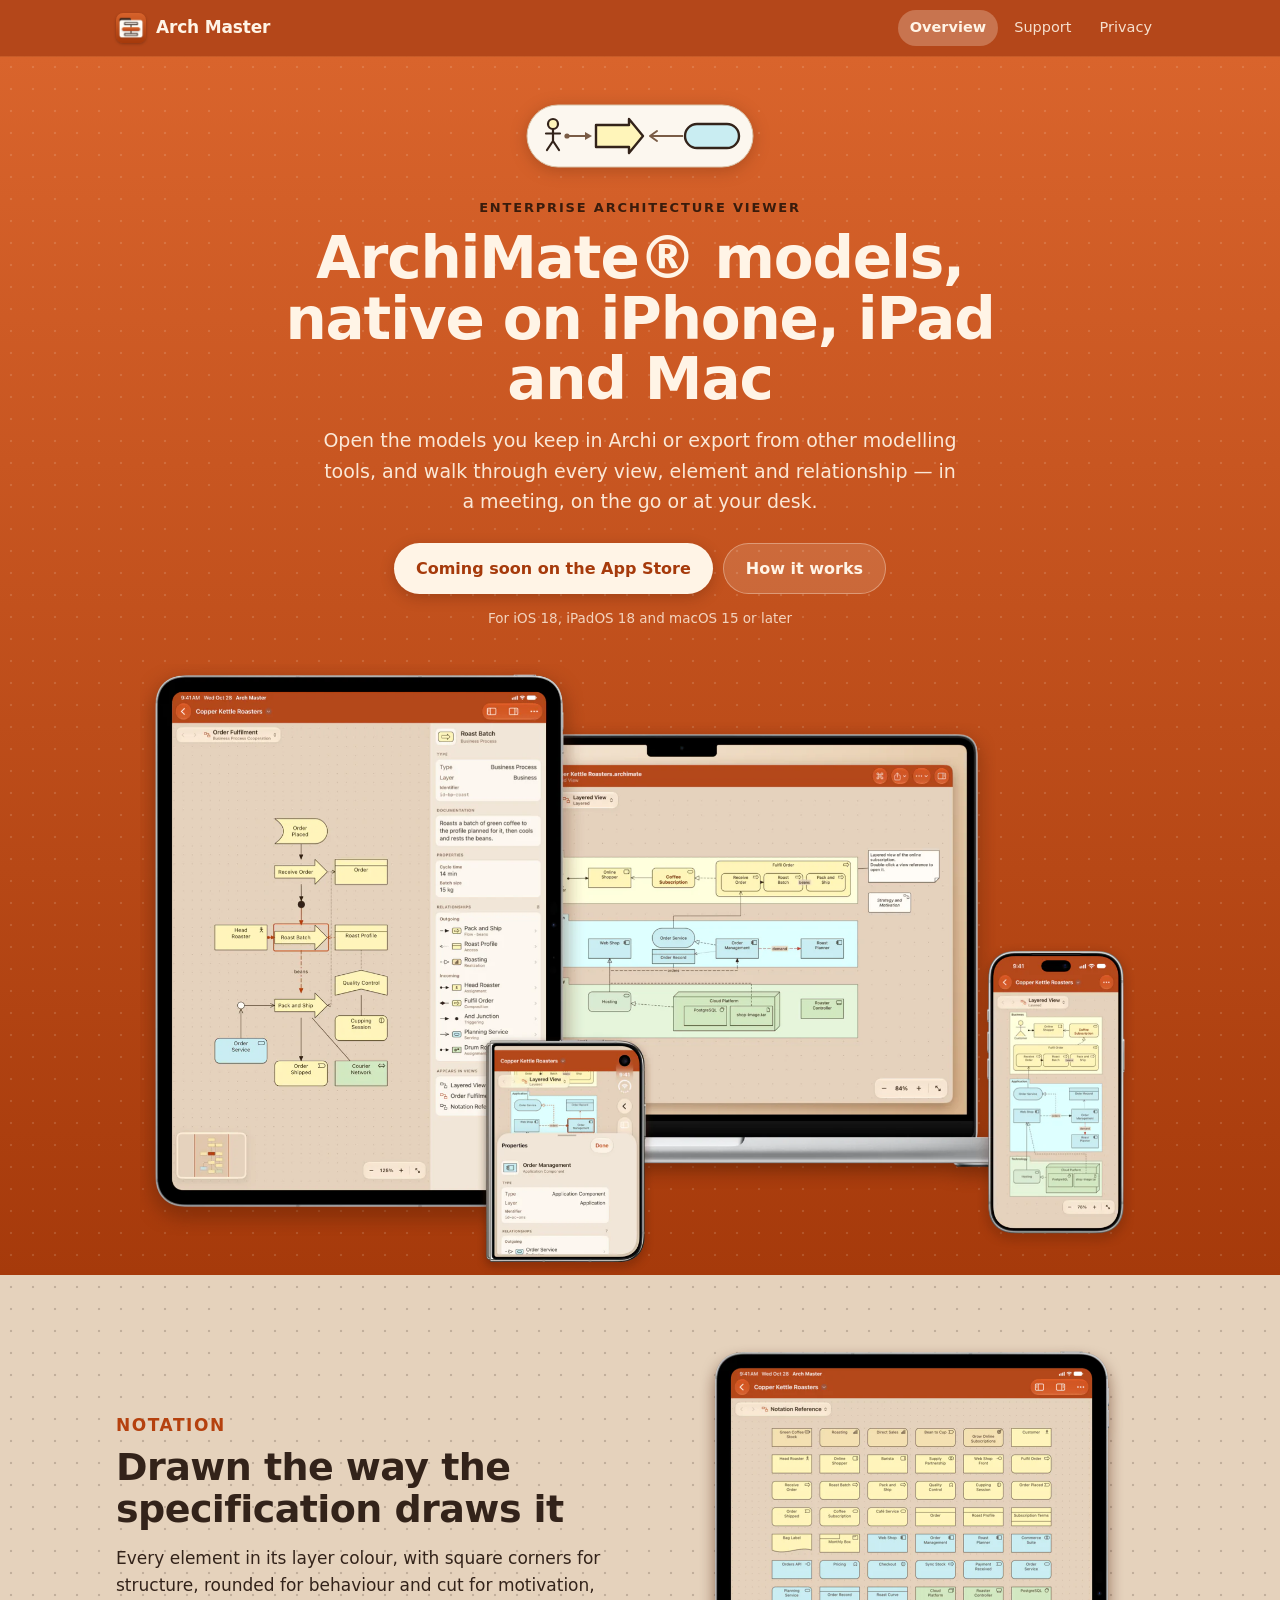
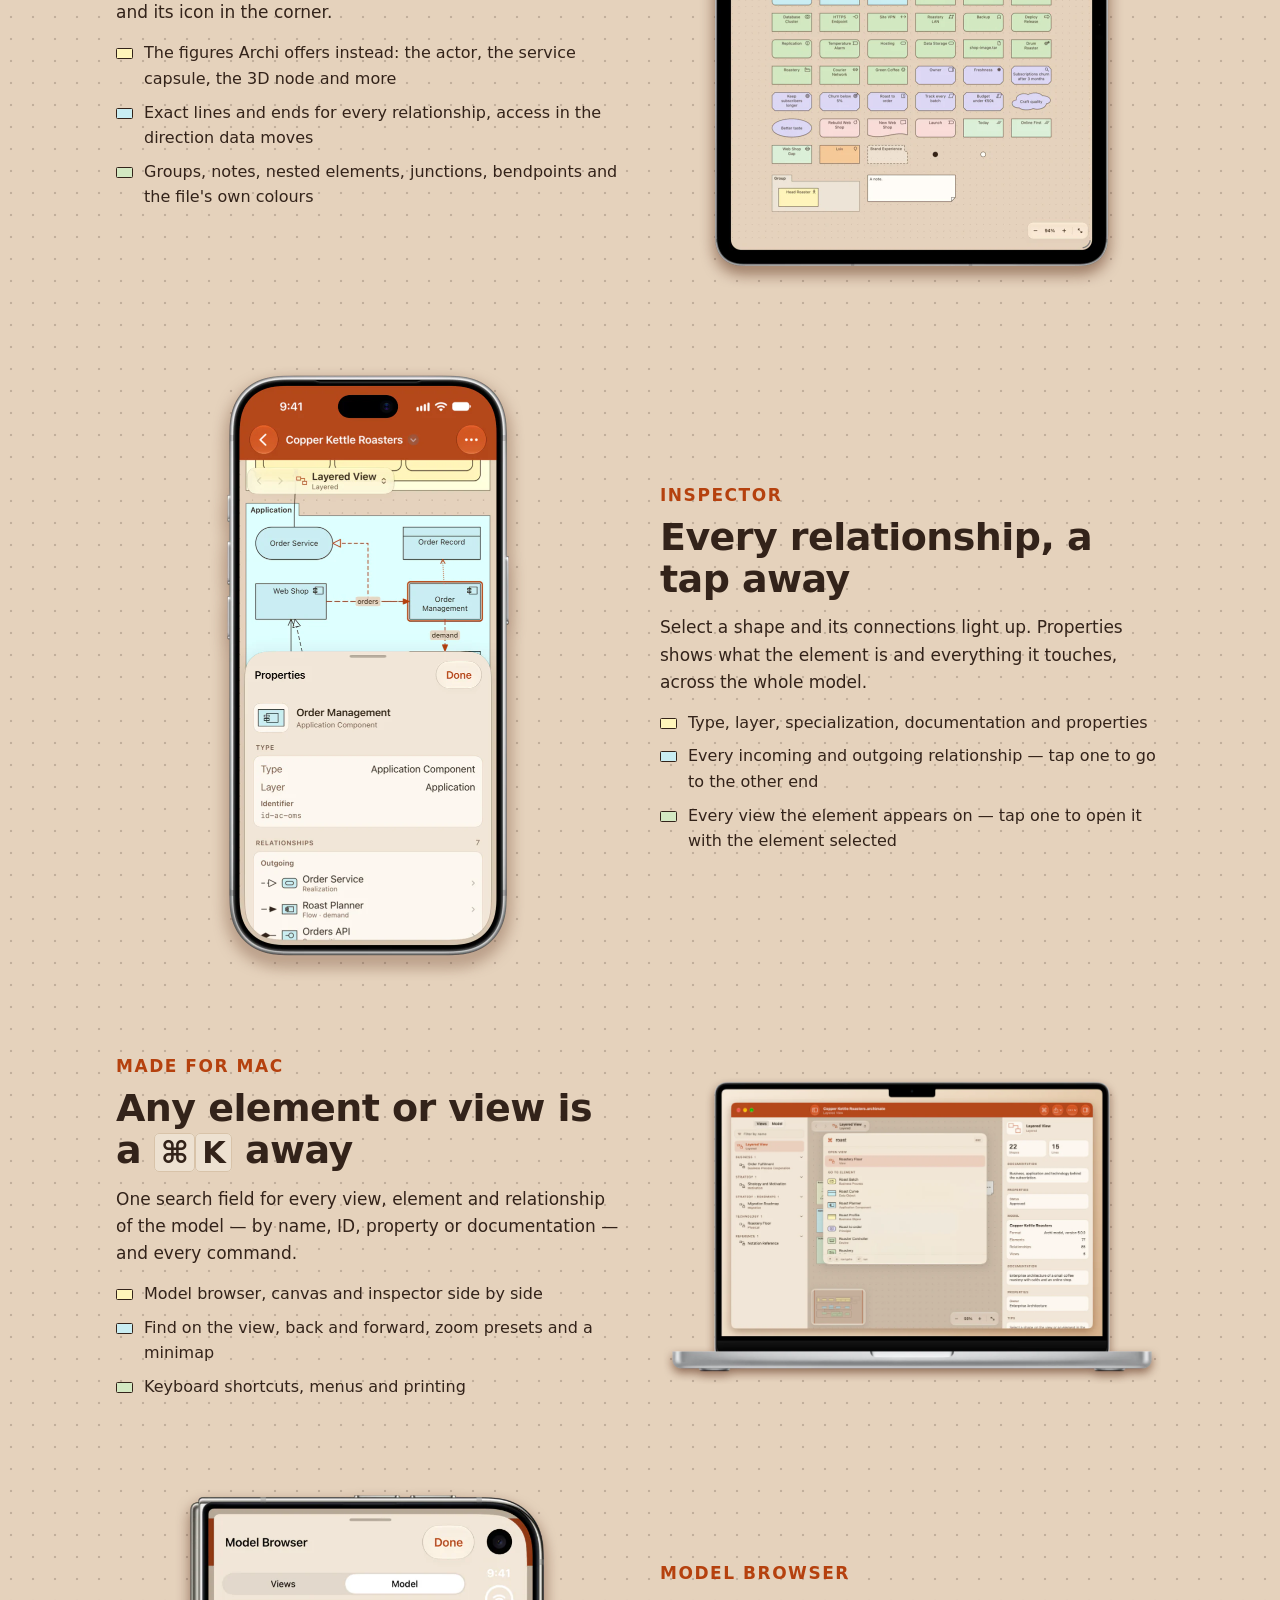
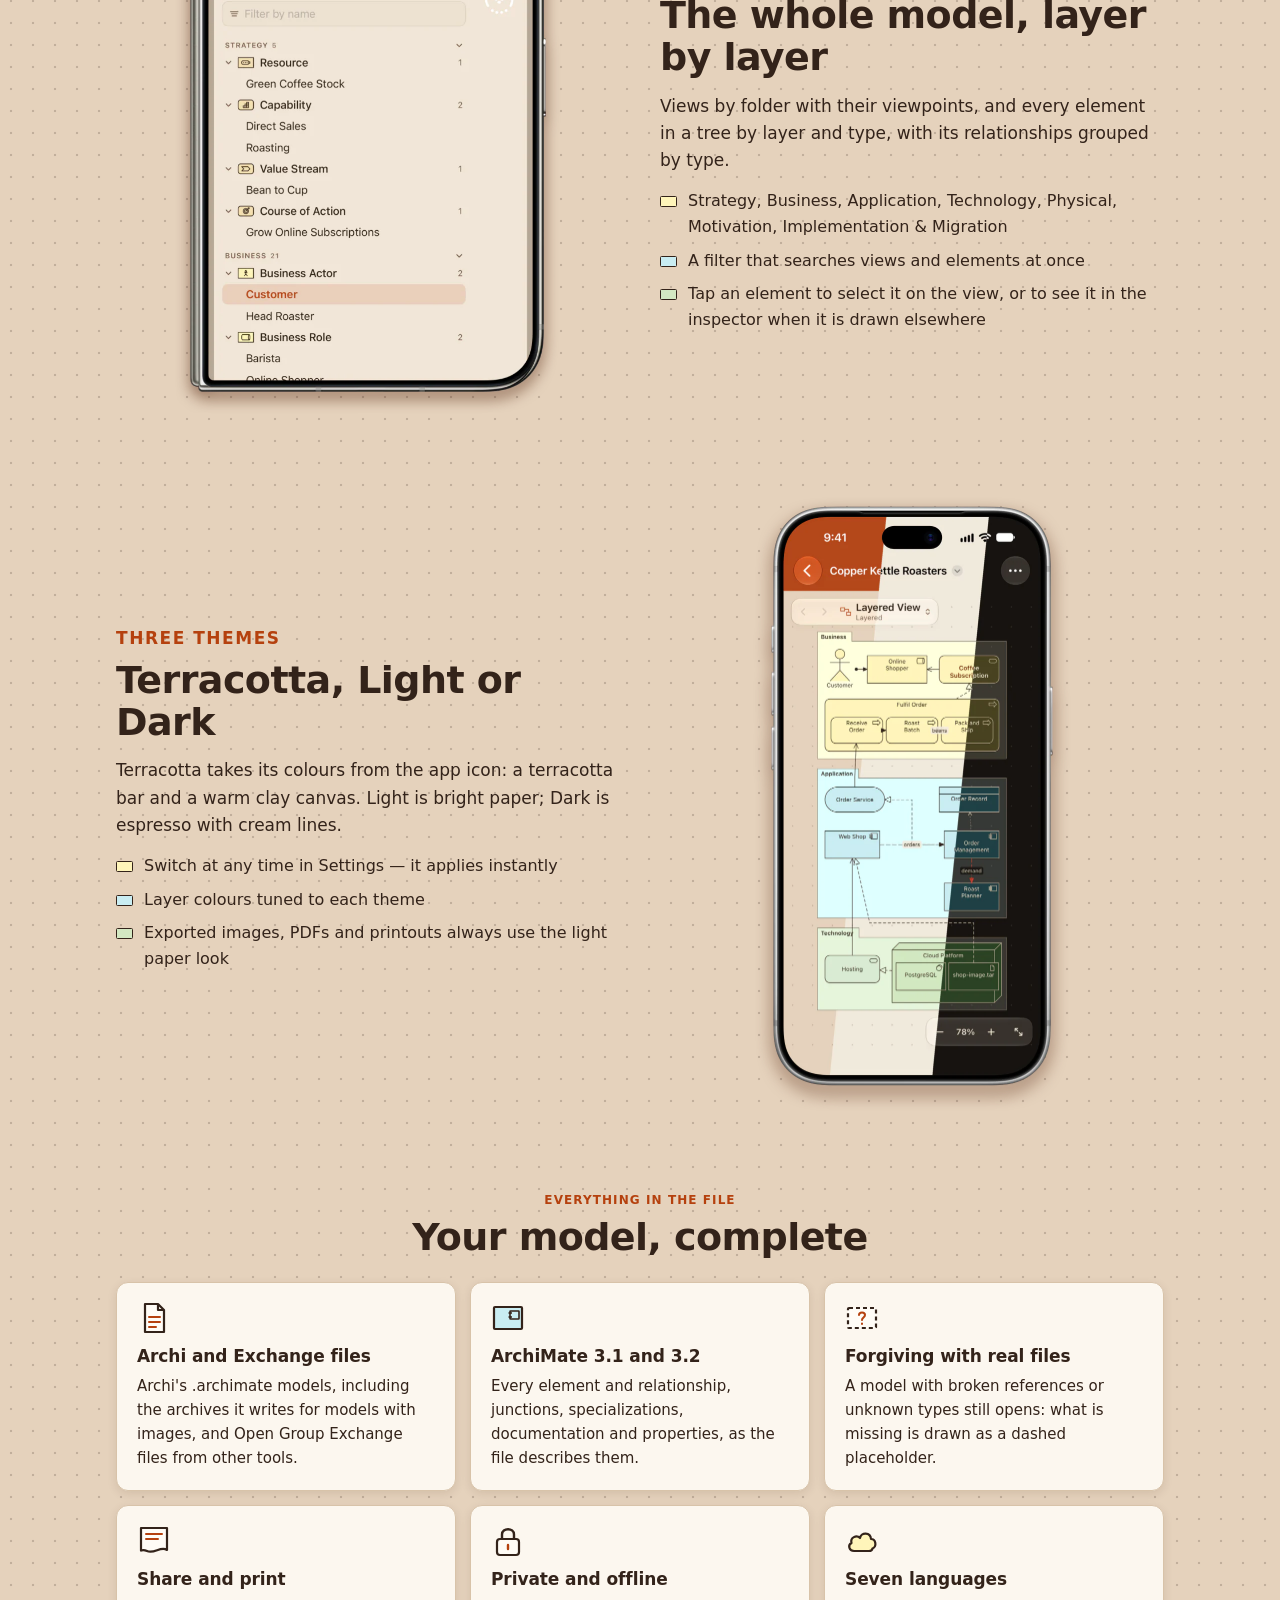
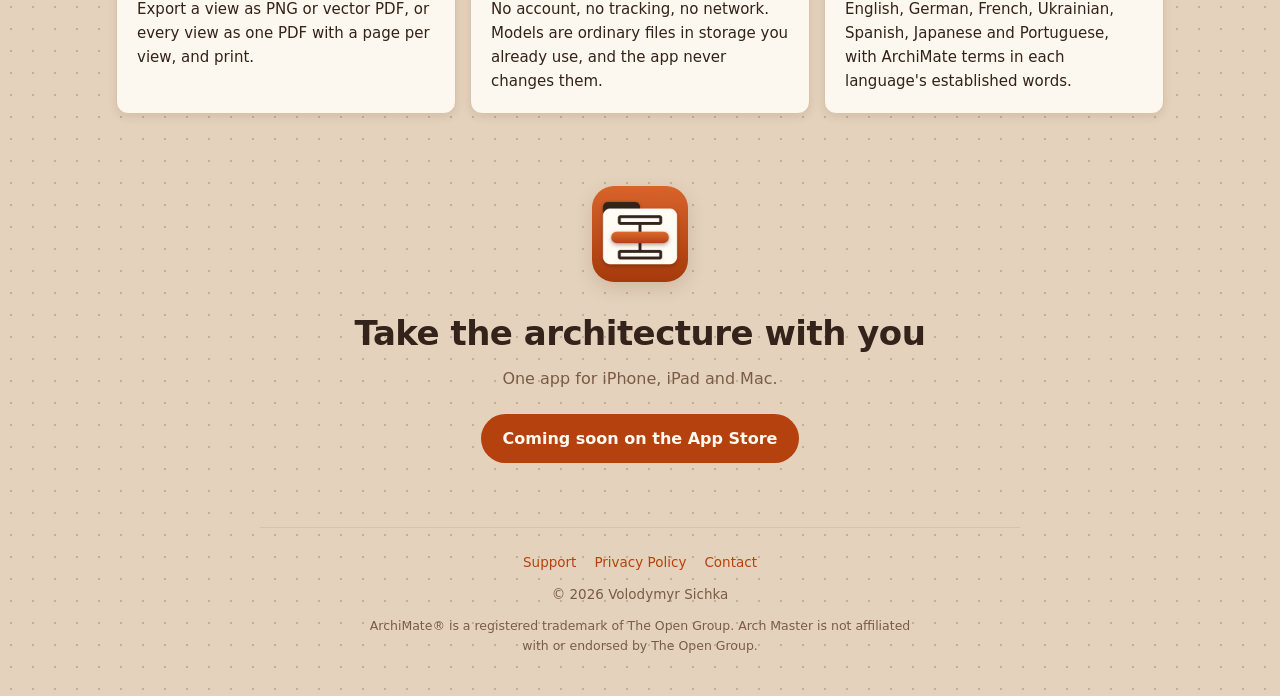
==== marketing.html @ e9be0e50 "Add the support, privacy policy and marketing pages in the app's Terracotta style" ====
<!DOCTYPE html>
<html lang="en">

<head>
  <meta charset="UTF-8" />
  <meta name="viewport" content="width=device-width, initial-scale=1, viewport-fit=cover" />
  <title>Arch Master — a viewer for ArchiMate® models on iPhone, iPad and Mac</title>
  <meta name="description"
    content="Arch Master opens ArchiMate models from Archi and other modelling tools on iPhone, iPad and Mac. Every view drawn to the spec, every relationship a tap away." />
  <meta name="theme-color" content="#b4471a" media="(prefers-color-scheme: light)" />
  <meta name="theme-color" content="#1c1814" media="(prefers-color-scheme: dark)" />
  <meta property="og:type" content="website" />
  <meta property="og:title" content="Arch Master — your architecture on iPhone, iPad and Mac" />
  <meta property="og:description"
    content="A native viewer for ArchiMate models. Every view drawn to the spec, every relationship a tap away." />
  <meta property="og:image" content="https://vybgss.github.io/arch-master-docs/assets/og-image.jpg" />
  <meta name="twitter:card" content="summary_large_image" />
  <link rel="icon" type="image/png" href="assets/favicon.png" />
  <link rel="apple-touch-icon" href="assets/apple-touch-icon.png" />
  <link rel="stylesheet" href="assets/site.css" />
</head>

<body>
  <header class="bar">
    <div class="bar-inner">
      <a class="brand" href="marketing.html"><img src="assets/icon.png" alt="" /><span>Arch Master</span></a>
      <nav class="nav" aria-label="Site">
        <a href="marketing.html" aria-current="page">Overview</a>
        <a href="support.html">Support</a>
        <a href="privacy-policy.html">Privacy</a>
      </nav>
    </div>
  </header>

  <main>
    <section class="hero">
      <div class="hero-inner">
        <!-- A fragment of a layered view as the app draws it: an actor assigned to a business
             process that an application service serves. -->
        <svg class="flow" viewBox="0 0 228 64" role="img" aria-label="A business actor assigned to a business process, served by an application service">
          <rect x="1" y="1" width="226" height="62" rx="31" style="fill: var(--card); stroke: var(--hairline)" />
          <g class="shape-ink" fill="none" stroke-width="2.2" stroke-linecap="round">
            <circle cx="27" cy="20" r="5" class="fill-business" />
            <path d="M27 25 V37 M20 29.5 H34 M27 37 L21 46 M27 37 L33 46" />
          </g>
          <circle cx="41" cy="32" r="2.6" style="fill: var(--muted)" />
          <line x1="41" y1="32" x2="60" y2="32" style="stroke: var(--muted)" stroke-width="2" />
          <polygon points="59,28 66,32 59,36" style="fill: var(--muted)" />
          <polygon points="70,21 103,21 103,15 117,32 103,49 103,43 70,43" class="fill-business shape-ink"
            stroke-width="2.4" stroke-linejoin="round" />
          <line x1="125" y1="32" x2="157" y2="32" style="stroke: var(--muted)" stroke-width="2" />
          <path d="M131 27 L124 32 L131 37" fill="none" style="stroke: var(--muted)" stroke-width="2"
            stroke-linejoin="round" stroke-linecap="round" />
          <rect x="159" y="20" width="54" height="24" rx="12" class="fill-application shape-ink" stroke-width="2.4" />
        </svg>

        <p class="kicker">Enterprise architecture viewer</p>
        <h1>ArchiMate® models, native on iPhone, iPad and Mac</h1>
        <p class="lede">
          Open the models you keep in Archi or export from other modelling tools, and walk
          through every view, element and relationship — in a meeting, on the go or at your
          desk.
        </p>
        <div class="actions">
          <!-- Becomes a link to the App Store page once the app is out. -->
          <span class="button primary">Coming soon on the App Store</span>
          <a class="button ghost" href="support.html">How it works</a>
        </div>
        <p class="requires">For iOS 18, iPadOS 18 and macOS 15 or later</p>

        <img class="devices" src="assets/img/hero-devices.webp" width="1800" height="1112"
          alt="Arch Master on iPad, MacBook, iPhone and iPhone Duo, showing the layered view and the business process of an example model with the inspector, in the Terracotta theme" />
      </div>
    </section>

    <div class="wide">
      <section class="feature">
        <div class="feature-text">
          <p class="label">Notation</p>
          <h2>Drawn the way the specification draws it</h2>
          <p>
            Every element in its layer colour, with square corners for structure, rounded for
            behaviour and cut for motivation, and its icon in the corner.
          </p>
          <ul class="layered">
            <li>The figures Archi offers instead: the actor, the service capsule, the 3D node and more</li>
            <li>Exact lines and ends for every relationship, access in the direction data moves</li>
            <li>Groups, notes, nested elements, junctions, bendpoints and the file's own colours</li>
          </ul>
        </div>
        <div class="feature-art">
          <img class="tablet" src="assets/img/ipad-notation.webp" width="860" height="1102" loading="lazy"
            alt="iPad showing a reference view with every ArchiMate element type, from strategy to implementation and migration" />
        </div>
      </section>

      <section class="feature flip">
        <div class="feature-text">
          <p class="label">Inspector</p>
          <h2>Every relationship, a tap away</h2>
          <p>
            Select a shape and its connections light up. Properties shows what the element is
            and everything it touches, across the whole model.
          </p>
          <ul class="layered">
            <li>Type, layer, specialization, documentation and properties</li>
            <li>Every incoming and outgoing relationship — tap one to go to the other end</li>
            <li>Every view the element appears on — tap one to open it with the element selected</li>
          </ul>
        </div>
        <div class="feature-art">
          <img class="phone" src="assets/img/phone-inspect.webp" width="640" height="1237" loading="lazy"
            alt="iPhone showing the Order Management application component selected, with its properties and relationships in a sheet" />
        </div>
      </section>

      <section class="feature">
        <div class="feature-text">
          <p class="label">Made for Mac</p>
          <h2>Any element or view is a <kbd>⌘</kbd><kbd>K</kbd> away</h2>
          <p>
            One search field for every view, element and relationship of the model — by name,
            ID, property or documentation — and every command.
          </p>
          <ul class="layered">
            <li>Model browser, canvas and inspector side by side</li>
            <li>Find on the view, back and forward, zoom presets and a minimap</li>
            <li>Keyboard shortcuts, menus and printing</li>
          </ul>
        </div>
        <div class="feature-art">
          <img class="laptop" src="assets/img/mac-palette.webp" width="1278" height="797" loading="lazy"
            alt="MacBook showing the command palette searching the model for roast" />
        </div>
      </section>

      <section class="feature flip">
        <div class="feature-text">
          <p class="label">Model browser</p>
          <h2>The whole model, layer by layer</h2>
          <p>
            Views by folder with their viewpoints, and every element in a tree by layer and
            type, with its relationships grouped by type.
          </p>
          <ul class="layered">
            <li>Strategy, Business, Application, Technology, Physical, Motivation, Implementation &amp; Migration</li>
            <li>A filter that searches views and elements at once</li>
            <li>Tap an element to select it on the view, or to see it in the inspector when it is drawn elsewhere</li>
          </ul>
        </div>
        <div class="feature-art">
          <img class="duo" src="assets/img/duo-browser.webp" width="700" height="947" loading="lazy"
            alt="iPhone Duo showing the model browser with elements grouped by layer and type" />
        </div>
      </section>

      <section class="feature">
        <div class="feature-text">
          <p class="label">Three themes</p>
          <h2>Terracotta, Light or Dark</h2>
          <p>
            Terracotta takes its colours from the app icon: a terracotta bar and a warm clay
            canvas. Light is bright paper; Dark is espresso with cream lines.
          </p>
          <ul class="layered">
            <li>Switch at any time in Settings — it applies instantly</li>
            <li>Layer colours tuned to each theme</li>
            <li>Exported images, PDFs and printouts always use the light paper look</li>
          </ul>
        </div>
        <div class="feature-art">
          <img class="phone" src="assets/img/phone-themes.webp" width="640" height="1237" loading="lazy"
            alt="iPhone showing the same layered view split diagonally into the Terracotta, Light and Dark themes" />
        </div>
      </section>

      <section>
        <div class="section-head">
          <p class="label">Everything in the file</p>
          <h2>Your model, complete</h2>
        </div>
        <div class="grid">
          <div class="card">
            <svg class="glyph" viewBox="0 0 34 34" aria-hidden="true">
              <path d="M8 3 H21 L27 9 V31 H8 Z" class="shape-fill shape-ink" stroke-width="2.2"
                stroke-linejoin="round" />
              <path d="M21 3 V9 H27" fill="none" class="shape-ink" stroke-width="2.2" stroke-linejoin="round" />
              <path d="M12 16 H23 M12 21 H23 M12 26 H19" class="shape-accent" stroke-width="2" stroke-linecap="round" />
            </svg>
            <h3>Archi and Exchange files</h3>
            <p>Archi's .archimate models, including the archives it writes for models with
              images, and Open Group Exchange files from other tools.</p>
          </div>
          <div class="card">
            <svg class="glyph" viewBox="0 0 34 34" aria-hidden="true">
              <rect x="3" y="6" width="28" height="22" rx="1" class="fill-application shape-ink" stroke-width="2.2" />
              <rect x="19" y="10" width="9" height="8" rx="0.5" fill="none" class="shape-ink" stroke-width="1.6" />
              <path d="M17.5 12 H21 M17.5 16 H21" class="shape-ink" stroke-width="1.6" />
            </svg>
            <h3>ArchiMate 3.1 and 3.2</h3>
            <p>Every element and relationship, junctions, specializations, documentation and
              properties, as the file describes them.</p>
          </div>
          <div class="card">
            <svg class="glyph" viewBox="0 0 34 34" aria-hidden="true">
              <rect x="3" y="7" width="28" height="20" rx="1" class="shape-fill shape-ink" stroke-width="2.2"
                stroke-dasharray="4 3" />
              <path d="M14 14 C14 10.5 20 10.5 20 14 C20 16.5 17 16.5 17 19 M17 22.5 V23" fill="none"
                class="shape-accent" stroke-width="2" stroke-linecap="round" />
            </svg>
            <h3>Forgiving with real files</h3>
            <p>A model with broken references or unknown types still opens: what is missing is
              drawn as a dashed placeholder.</p>
          </div>
          <div class="card">
            <svg class="glyph" viewBox="0 0 34 34" aria-hidden="true">
              <path d="M4 4 H30 V26 C24 21.5 17 30.5 10 27 C7.5 25.8 5.5 25.8 4 26.6 Z" class="shape-fill shape-ink"
                stroke-width="2.2" stroke-linejoin="round" />
              <path d="M9 10 H25 M9 15 H21" class="shape-accent" stroke-width="2" stroke-linecap="round" />
            </svg>
            <h3>Share and print</h3>
            <p>Export a view as PNG or vector PDF, or every view as one PDF with a page per view,
              and print.</p>
          </div>
          <div class="card">
            <svg class="glyph" viewBox="0 0 34 34" aria-hidden="true">
              <path d="M11 15 V10.5 C11 3.5 23 3.5 23 10.5 V15" fill="none" class="shape-ink" stroke-width="2.4" />
              <rect x="6" y="15" width="22" height="16" rx="3" class="shape-fill shape-ink" stroke-width="2.2" />
              <path d="M17 21 V25" class="shape-accent" stroke-width="2.4" stroke-linecap="round" />
            </svg>
            <h3>Private and offline</h3>
            <p>No account, no tracking, no network. Models are ordinary files in storage you
              already use, and the app never changes them.</p>
          </div>
          <div class="card">
            <svg class="glyph" viewBox="0 0 34 34" aria-hidden="true">
              <path d="M9 27 C4 27 2.5 21 6.5 19 C5 13.5 11.5 10.5 15 14 C16 8 25.5 8 26 15 C31 15 32 22.5 27.5 24.5 C27 27 25 27 24 27 Z"
                class="fill-business shape-ink" stroke-width="2.2" stroke-linejoin="round" />
            </svg>
            <h3>Seven languages</h3>
            <p>English, German, French, Ukrainian, Spanish, Japanese and Portuguese, with
              ArchiMate terms in each language's established words.</p>
          </div>
        </div>
      </section>

      <section class="closing">
        <picture>
          <source srcset="assets/icon-dark.png" media="(prefers-color-scheme: dark)" />
          <img src="assets/icon.png" width="96" height="96" alt="Arch Master app icon" />
        </picture>
        <h2>Take the architecture with you</h2>
        <p>One app for iPhone, iPad and Mac.</p>
        <!-- Becomes a link to the App Store page once the app is out. -->
        <span class="button solid">Coming soon on the App Store</span>
      </section>
    </div>
  </main>

  <footer class="foot">
    <nav aria-label="Footer">
      <a href="support.html">Support</a>
      <a href="privacy-policy.html">Privacy Policy</a>
      <a href="mailto:volodymyr.sichka@gmail.com">Contact</a>
    </nav>
    <p>© 2026 Volodymyr Sichka</p>
    <p class="legal">ArchiMate® is a registered trademark of The Open Group. Arch Master is not
      affiliated with or endorsed by The Open Group.</p>
  </footer>
</body>

</html>
---- assets/site.css ----
/*
  Arch Master — shared style for the website.

  The colours are the app's own (RetroPalette and Studio in the app's
  source, shared with BPMN Master and DMN Master): the Terracotta theme by
  day, the Dark theme at night, following the visitor's system setting.
  Shapes on the page borrow the notation the app draws: the group from the
  app icon with its dark name tab, elements in the layer colours, a dot grid.
*/

:root {
  color-scheme: light dark;

  /* Terracotta theme */
  --canvas: #e5d2bc;
  --surface: #f1e6d7;
  --card: #fcf7ef;
  --paper: #fffcf6;
  --field: #ede1d1;
  --ink: #33231a;
  --muted: #7a5c46;
  --hairline: #d8c3a9;
  --accent: #b5410e;
  --accent-soft: rgba(181, 65, 14, 0.14);
  --on-accent: #fff8ef;
  --chrome: #b4471a;
  --on-chrome: #fff4e6;
  --chrome-pill: rgba(255, 244, 230, 0.16);
  --chrome-pill-strong: rgba(255, 244, 230, 0.26);
  --band: #33231a;
  --on-band: #fbf3e8;
  --dot: rgba(51, 35, 26, 0.2);
  --hero-top: #d9642c;
  --hero-bottom: #a63a0b;
  --on-hero: #fff4e6;
  --hero-kicker: #3a1c0c;
  --hero-dot: rgba(255, 244, 230, 0.14);
  --shape-shadow: 0 6px 18px rgba(90, 58, 32, 0.16);
  --shape-drop: 0 5px 9px rgba(90, 58, 32, 0.16);
  --panel-shadow: 0 3px 10px rgba(58, 30, 14, 0.1);
  --success: #3f7f55;

  /* Layer colours of the light themes (ArchTheme in the app's source) */
  --business: #fff5ba;
  --application: #c9edf2;
  --technology: #d3e8c2;

  --rounded: ui-rounded, "SF Pro Rounded", -apple-system, BlinkMacSystemFont, system-ui,
    "Segoe UI", Roboto, Helvetica, Arial, sans-serif;
  --text: -apple-system, BlinkMacSystemFont, system-ui, "SF Pro Text", "Segoe UI", Roboto,
    Helvetica, Arial, sans-serif;
}

@media (prefers-color-scheme: dark) {
  :root {
    /* Dark theme: espresso with cream lines */
    --canvas: #17130f;
    --surface: #1c1814;
    --card: #272019;
    --paper: #262019;
    --field: #1a1612;
    --ink: #eee2cf;
    --muted: #a8937d;
    --hairline: #3b3129;
    --accent: #e2753c;
    --accent-soft: rgba(226, 117, 60, 0.2);
    --on-accent: #1c120b;
    --chrome: #1c1814;
    --on-chrome: #eee2cf;
    --chrome-pill: rgba(238, 226, 207, 0.08);
    --chrome-pill-strong: rgba(238, 226, 207, 0.15);
    --band: #2d261f;
    --on-band: #eee2cf;
    --dot: rgba(238, 226, 207, 0.14);
    --hero-top: #3a2a20;
    --hero-bottom: #1a120d;
    --on-hero: #f1e6d4;
    --hero-kicker: #e8854a;
    --hero-dot: rgba(238, 226, 207, 0.08);
    --shape-shadow: 0 6px 18px rgba(0, 0, 0, 0.45);
    --shape-drop: 0 5px 9px rgba(0, 0, 0, 0.45);
    --panel-shadow: 0 3px 10px rgba(0, 0, 0, 0.35);
    --success: #74c08c;
    --business: #48421f;
    --application: #1f4045;
    --technology: #2a4224;
  }
}

*,
*::before,
*::after {
  box-sizing: border-box;
}

html {
  -webkit-text-size-adjust: 100%;
}

body {
  margin: 0;
  font-family: var(--text);
  font-size: 16px;
  line-height: 1.6;
  color: var(--ink);
  background-color: var(--canvas);
  /* The canvas dot grid */
  background-image: radial-gradient(circle, var(--dot) 1.1px, transparent 1.6px);
  background-size: 22px 22px;
  -webkit-font-smoothing: antialiased;
}

img {
  max-width: 100%;
  height: auto;
}

a {
  color: var(--accent);
  text-underline-offset: 2px;
  text-decoration-thickness: 1px;
}

a:hover {
  text-decoration-thickness: 2px;
}

:focus-visible {
  outline: 2px solid var(--accent);
  outline-offset: 2px;
  border-radius: 6px;
}

kbd {
  font-family: var(--rounded);
  font-size: 0.8em;
  font-weight: 600;
  padding: 1px 6px;
  border-radius: 5px;
  background: var(--field);
  border: 1px solid var(--hairline);
  white-space: nowrap;
}

/* ---------------------------------------------------------------- Window bar */

.bar {
  position: sticky;
  top: 0;
  z-index: 10;
  background: var(--chrome);
  color: var(--on-chrome);
  padding-top: env(safe-area-inset-top);
  box-shadow: 0 1px 0 rgba(0, 0, 0, 0.08);
}

@media (prefers-color-scheme: dark) {
  .bar {
    box-shadow: 0 1px 0 var(--hairline);
  }
}

.bar-inner {
  max-width: 1080px;
  margin: 0 auto;
  height: 56px;
  padding: 0 16px;
  display: flex;
  align-items: center;
  gap: 12px;
}

.brand {
  display: flex;
  align-items: center;
  gap: 10px;
  color: inherit;
  text-decoration: none;
  font-family: var(--rounded);
  font-weight: 700;
  font-size: 17px;
  letter-spacing: -0.01em;
  flex-shrink: 0;
}

.brand img {
  width: 30px;
  height: 30px;
  border-radius: 7px;
  box-shadow: 0 1px 3px rgba(0, 0, 0, 0.25);
}

.nav {
  margin-left: auto;
  display: flex;
  gap: 4px;
}

.nav a {
  color: inherit;
  text-decoration: none;
  font-size: 14.5px;
  font-weight: 500;
  padding: 6px 12px;
  border-radius: 999px;
  opacity: 0.88;
}

.nav a:hover {
  background: var(--chrome-pill);
  opacity: 1;
}

.nav a[aria-current="page"] {
  background: var(--chrome-pill-strong);
  font-weight: 650;
  opacity: 1;
}

@media (max-width: 520px) {
  .brand span {
    display: none;
  }

  .nav a {
    padding: 6px 10px;
  }
}

/* ---------------------------------------------------------------- Documents */

.page {
  max-width: 760px;
  margin: 0 auto;
  padding: 32px 16px 24px;
}

/* A page title drawn as the ArchiMate group on the app icon: the dark name
   tab on the top-left corner of a paper card, the layers of a view stacked
   down its right edge. */
.group {
  margin-bottom: 28px;
  filter: drop-shadow(var(--shape-drop));
}

.group-tab {
  width: fit-content;
  background: var(--band);
  color: var(--on-band);
  border: 2px solid var(--ink);
  border-bottom: 0;
  border-radius: 3px 3px 0 0;
  padding: 3px 14px 2px;
  font-size: 13px;
  font-weight: 600;
  letter-spacing: 0.03em;
}

.group-body {
  display: flex;
  background: var(--paper);
  border: 2px solid var(--ink);
  border-radius: 0 3px 3px 3px;
}

.group-main {
  flex: 1;
  padding: 22px 24px 24px;
  display: flex;
  gap: 18px;
  align-items: center;
}

.group-main picture {
  flex-shrink: 0;
}

.group-main img {
  width: 76px;
  height: 76px;
  border-radius: 17px;
  display: block;
  box-shadow: 0 2px 8px rgba(0, 0, 0, 0.18);
}

.group h1 {
  font-family: var(--rounded);
  font-size: 30px;
  line-height: 1.15;
  letter-spacing: -0.015em;
  margin: 0 0 6px;
}

.group p {
  margin: 0;
  color: var(--muted);
}

/* Business, application and technology, top to bottom as on a layered view. */
.group-layers {
  flex: 0 0 14px;
  display: flex;
  flex-direction: column;
  border-left: 2px solid var(--ink);
}

.group-layers span {
  flex: 1;
  background: var(--business);
}

.group-layers span:nth-child(2) {
  background: var(--application);
  border-block: 2px solid var(--ink);
}

.group-layers span:nth-child(3) {
  background: var(--technology);
  border-radius: 0 0 1px 0;
}

@media (max-width: 520px) {
  .group-main {
    flex-direction: column;
    align-items: flex-start;
    padding: 18px 18px 20px;
  }

  .group h1 {
    font-size: 26px;
  }
}

/* Section headers, as in the app's side panels: small, spaced capitals. */
.label {
  font-size: 12px;
  font-weight: 700;
  text-transform: uppercase;
  letter-spacing: 0.09em;
  color: var(--muted);
  margin: 32px 4px 10px;
}

.card {
  background: var(--card);
  border: 1px solid var(--hairline);
  border-radius: 12px;
  padding: 16px 20px;
  margin-bottom: 12px;
}

.card h2,
.card h3 {
  font-size: 16.5px;
  line-height: 1.35;
  margin: 0 0 6px;
  letter-spacing: -0.005em;
}

.card p,
.card li {
  font-size: 15px;
}

.card p {
  margin: 0.5em 0;
}

.card p:last-child {
  margin-bottom: 0;
}

.card ul {
  margin: 0.5em 0 0;
  padding-left: 1.2em;
}

.card li + li {
  margin-top: 0.25em;
}

.card .meta {
  color: var(--muted);
  font-size: 13.5px;
}

.short {
  border-left: 4px solid var(--accent);
}

.toc {
  columns: 2 220px;
  column-gap: 24px;
  margin: 0;
  padding: 0;
  list-style: none;
}

.toc li {
  break-inside: avoid;
  font-size: 15px;
  padding: 3px 0;
}

.toc a {
  text-decoration: none;
}

.toc a:hover {
  text-decoration: underline;
}

.updated {
  color: var(--muted);
  font-size: 13.5px;
  margin: 0 4px 0;
}

/* ---------------------------------------------------------------- Footer */

.foot {
  max-width: 760px;
  margin: 24px auto 0;
  padding: 24px 16px calc(40px + env(safe-area-inset-bottom));
  text-align: center;
  color: var(--muted);
  font-size: 13.5px;
  border-top: 1px solid var(--hairline);
}

.foot p {
  margin: 4px 0;
}

.foot nav {
  display: flex;
  justify-content: center;
  flex-wrap: wrap;
  gap: 6px 18px;
  margin-bottom: 10px;
}

.foot nav a {
  font-weight: 500;
  text-decoration: none;
}

.foot nav a:hover {
  text-decoration: underline;
}

.foot .legal {
  font-size: 12.5px;
  max-width: 560px;
  margin: 10px auto 0;
}

.motto {
  font-family: var(--rounded);
  font-weight: 600;
}

/* ---------------------------------------------------------------- Landing page */

.hero {
  color: var(--on-hero);
  background-color: var(--hero-bottom);
  background-image: radial-gradient(circle, var(--hero-dot) 1.1px, transparent 1.6px),
    linear-gradient(180deg, var(--hero-top), var(--hero-bottom));
  background-size: 22px 22px, 100% 100%;
  overflow: hidden;
}

.hero-inner {
  max-width: 1080px;
  margin: 0 auto;
  padding: 48px 16px 0;
  text-align: center;
}

.flow {
  display: inline-block;
  width: 228px;
  height: auto;
  margin-bottom: 22px;
  filter: drop-shadow(0 3px 8px rgba(58, 18, 4, 0.25));
}

.kicker {
  font-size: 13px;
  font-weight: 800;
  letter-spacing: 0.14em;
  text-transform: uppercase;
  color: var(--hero-kicker);
  margin: 0 0 10px;
}

.hero h1 {
  font-family: var(--rounded);
  font-size: clamp(34px, 6vw, 58px);
  line-height: 1.04;
  letter-spacing: -0.02em;
  margin: 0 auto 16px;
  max-width: 820px;
}

.hero .lede {
  font-size: clamp(16px, 2.2vw, 19px);
  max-width: 640px;
  margin: 0 auto 26px;
  opacity: 0.92;
}

.actions {
  display: flex;
  justify-content: center;
  flex-wrap: wrap;
  gap: 10px;
}

.button {
  display: inline-flex;
  align-items: center;
  gap: 8px;
  font-family: var(--rounded);
  font-weight: 700;
  font-size: 16px;
  padding: 12px 22px;
  border-radius: 999px;
  text-decoration: none;
}

.button.primary {
  background: var(--on-hero);
  color: var(--hero-bottom);
  box-shadow: 0 4px 14px rgba(58, 18, 4, 0.25);
}

@media (prefers-color-scheme: dark) {
  .button.primary {
    background: var(--accent);
    color: var(--on-accent);
  }
}

.button.ghost {
  color: var(--on-hero);
  background: rgba(255, 244, 230, 0.14);
  border: 1px solid rgba(255, 244, 230, 0.35);
}

.button.solid {
  background: var(--accent);
  color: var(--on-accent);
}

.button:hover {
  text-decoration: none;
  filter: brightness(1.05);
}

.requires {
  font-size: 13.5px;
  opacity: 0.8;
  margin: 14px 0 0;
}

.devices {
  display: block;
  width: min(1000px, 100%);
  margin: 34px auto -6px;
}

.wide {
  max-width: 1080px;
  margin: 0 auto;
  padding: 0 16px;
}

.feature {
  display: grid;
  grid-template-columns: 1fr 1fr;
  align-items: center;
  gap: 40px;
  padding: 64px 0 8px;
}

.feature.flip .feature-text {
  order: 2;
}

.feature-art {
  display: flex;
  justify-content: center;
}

.feature-art img.phone {
  width: 320px;
}

/* The iPhone Duo's outer screen is wider than a phone's. */
.feature-art img.duo {
  width: 400px;
}

.feature-art img.tablet {
  width: 430px;
}

.feature-art img.laptop {
  width: 640px;
}

.feature .label {
  margin: 0 0 8px;
  color: var(--accent);
}

.feature h2 {
  font-family: var(--rounded);
  font-size: clamp(28px, 3.6vw, 38px);
  line-height: 1.1;
  letter-spacing: -0.015em;
  margin: 0 0 14px;
}

.feature p {
  margin: 0 0 14px;
  font-size: 17px;
}

/* List bullets drawn as small elements in the layer colours, in the order of
   a layered view: business, application, technology. */
.layered {
  list-style: none;
  margin: 0;
  padding: 0;
}

.layered li {
  position: relative;
  padding-left: 28px;
  margin: 8px 0;
  font-size: 16px;
}

.layered li::before {
  content: "";
  position: absolute;
  left: 0;
  top: 0.5em;
  width: 17px;
  height: 11px;
  border: 1.5px solid var(--ink);
  border-radius: 1.5px;
  background: var(--business);
}

.layered li:nth-child(3n + 2)::before {
  background: var(--application);
}

.layered li:nth-child(3n)::before {
  background: var(--technology);
}

@media (max-width: 760px) {
  .feature {
    grid-template-columns: 1fr;
    gap: 22px;
    padding-top: 48px;
  }

  .feature.flip .feature-text {
    order: 0;
  }

  .feature-art img.phone {
    width: 260px;
  }

  .feature-art img.duo {
    width: 320px;
  }
}

.section-head {
  text-align: center;
  padding: 72px 0 24px;
}

.section-head h2 {
  font-family: var(--rounded);
  font-size: clamp(28px, 3.6vw, 38px);
  line-height: 1.1;
  letter-spacing: -0.015em;
  margin: 6px 0 0;
}

.section-head .label {
  margin: 0;
  color: var(--accent);
}

.grid {
  display: grid;
  grid-template-columns: repeat(3, 1fr);
  gap: 14px;
}

.grid .card {
  margin: 0;
  padding: 18px 20px 20px;
  box-shadow: var(--panel-shadow);
}

.grid .card h3 {
  font-size: 17px;
  margin: 10px 0 6px;
}

.grid .card p {
  margin: 0;
  color: var(--ink);
}

.glyph {
  width: 34px;
  height: 34px;
  display: block;
}

@media (max-width: 900px) {
  .grid {
    grid-template-columns: repeat(2, 1fr);
  }
}

@media (max-width: 560px) {
  .grid {
    grid-template-columns: 1fr;
  }
}

.closing {
  text-align: center;
  padding: 72px 0 40px;
}

.closing picture img {
  width: 96px;
  height: 96px;
  border-radius: 22px;
  box-shadow: var(--shape-shadow);
}

.closing h2 {
  font-family: var(--rounded);
  font-size: clamp(26px, 3.4vw, 34px);
  letter-spacing: -0.015em;
  margin: 16px 0 6px;
}

.closing p {
  color: var(--muted);
  margin: 0 0 22px;
}

/* SVG notation shapes on the page take the theme's colours. */
.shape-fill {
  fill: var(--paper);
}

.shape-ink {
  stroke: var(--ink);
}

.shape-accent {
  stroke: var(--accent);
}

.fill-business {
  fill: var(--business);
}

.fill-application {
  fill: var(--application);
}

.fill-technology {
  fill: var(--technology);
}
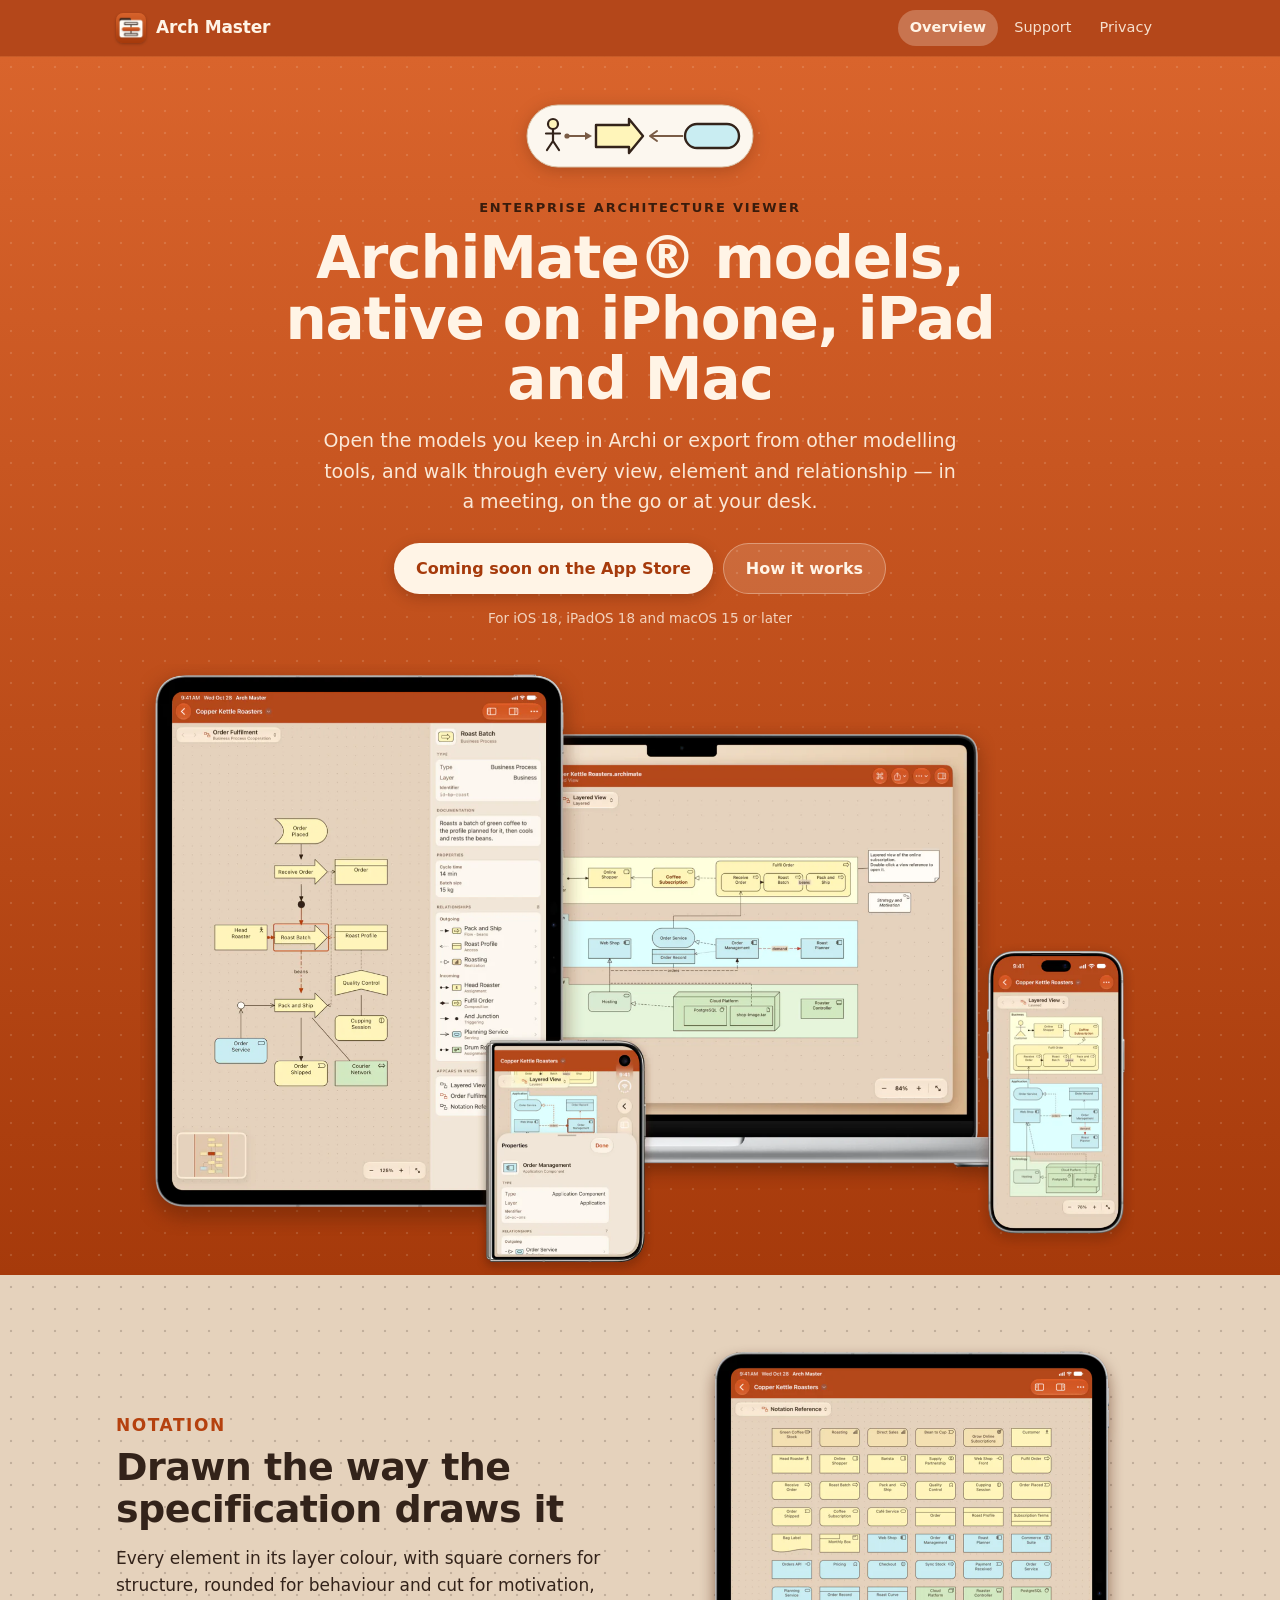
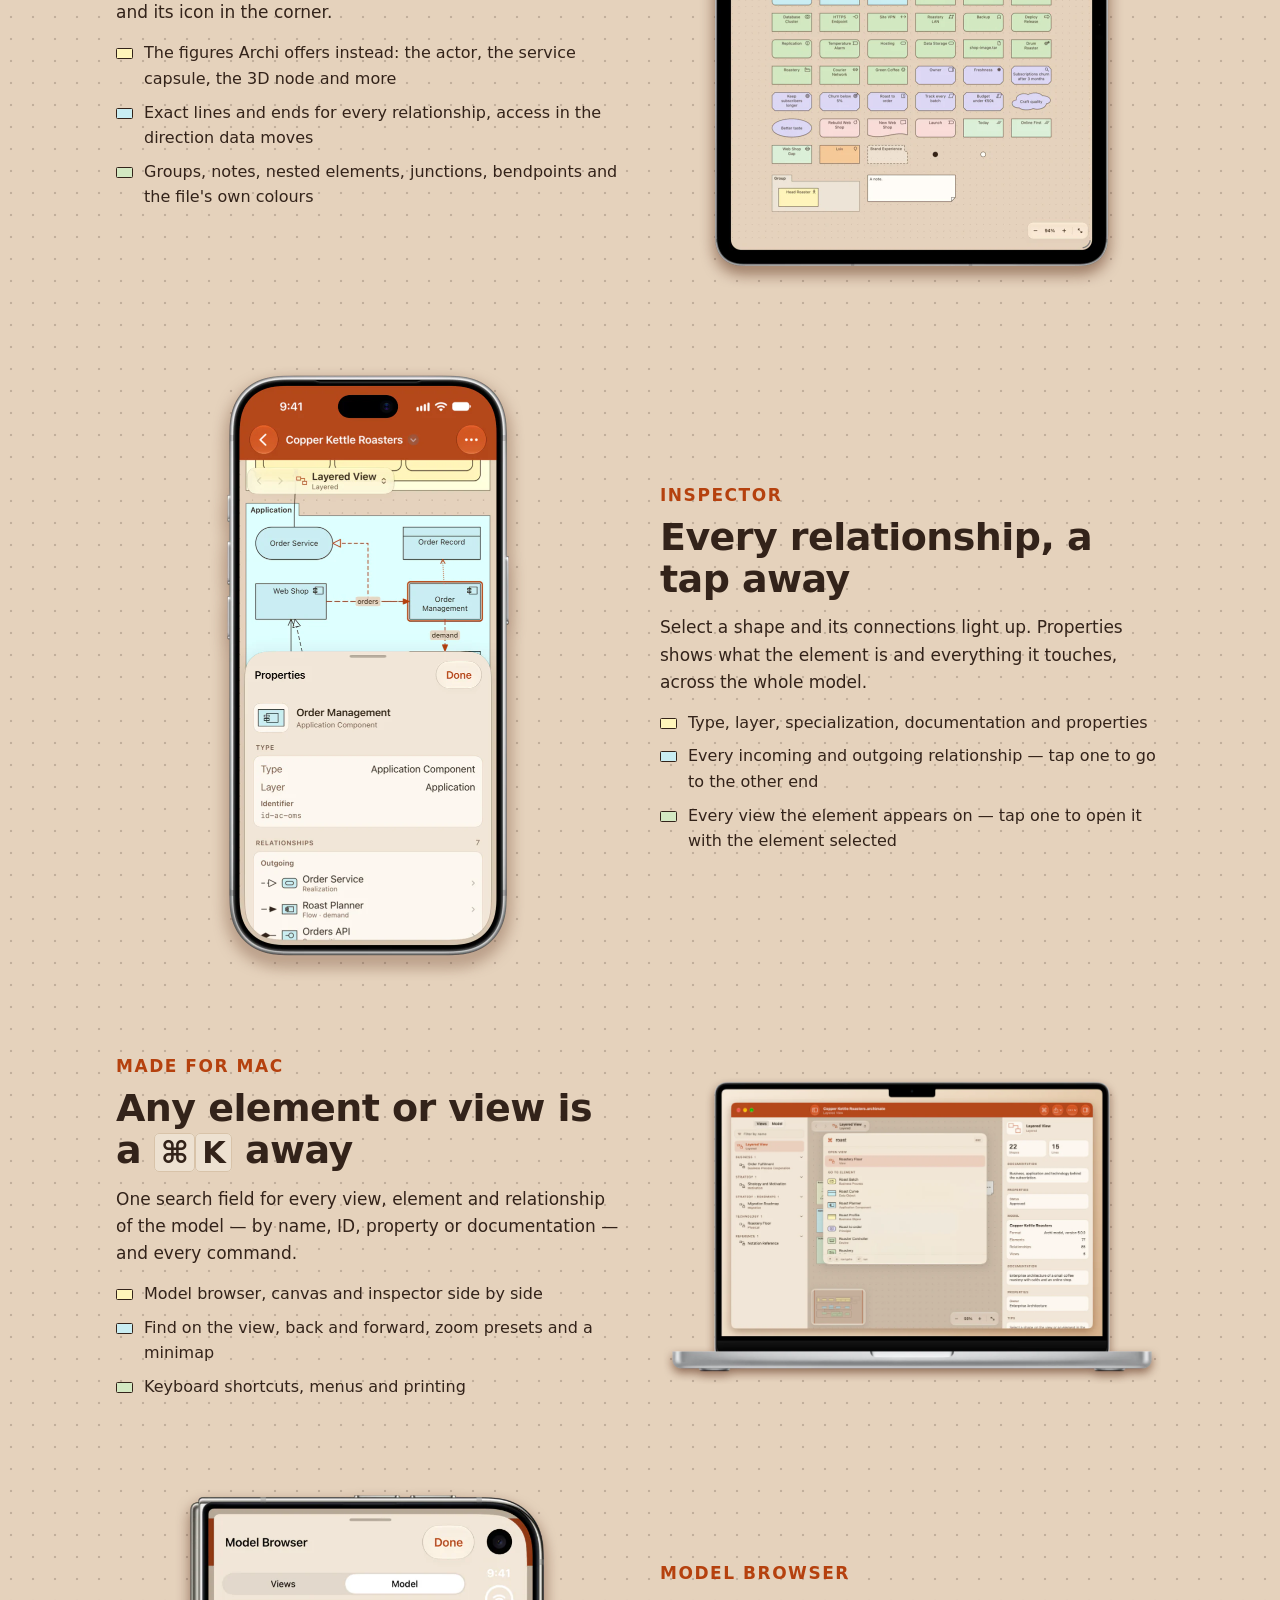
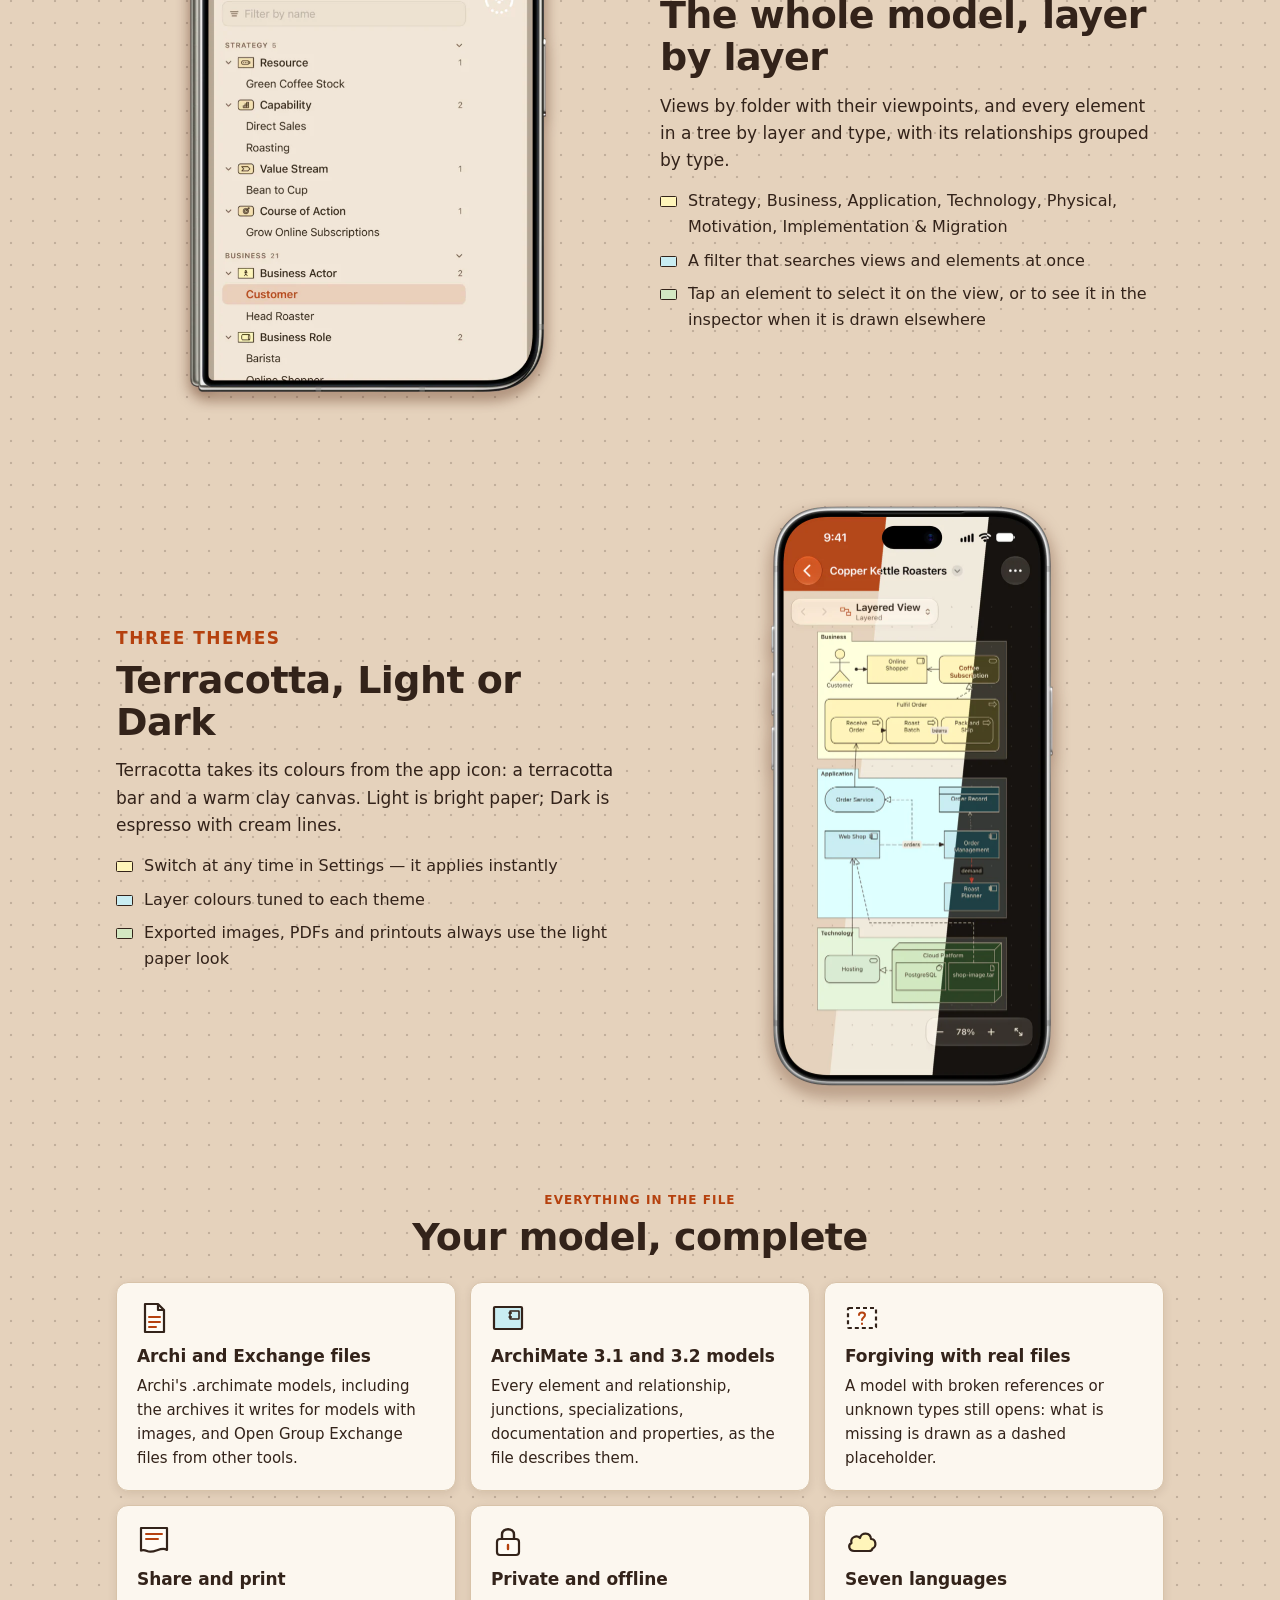
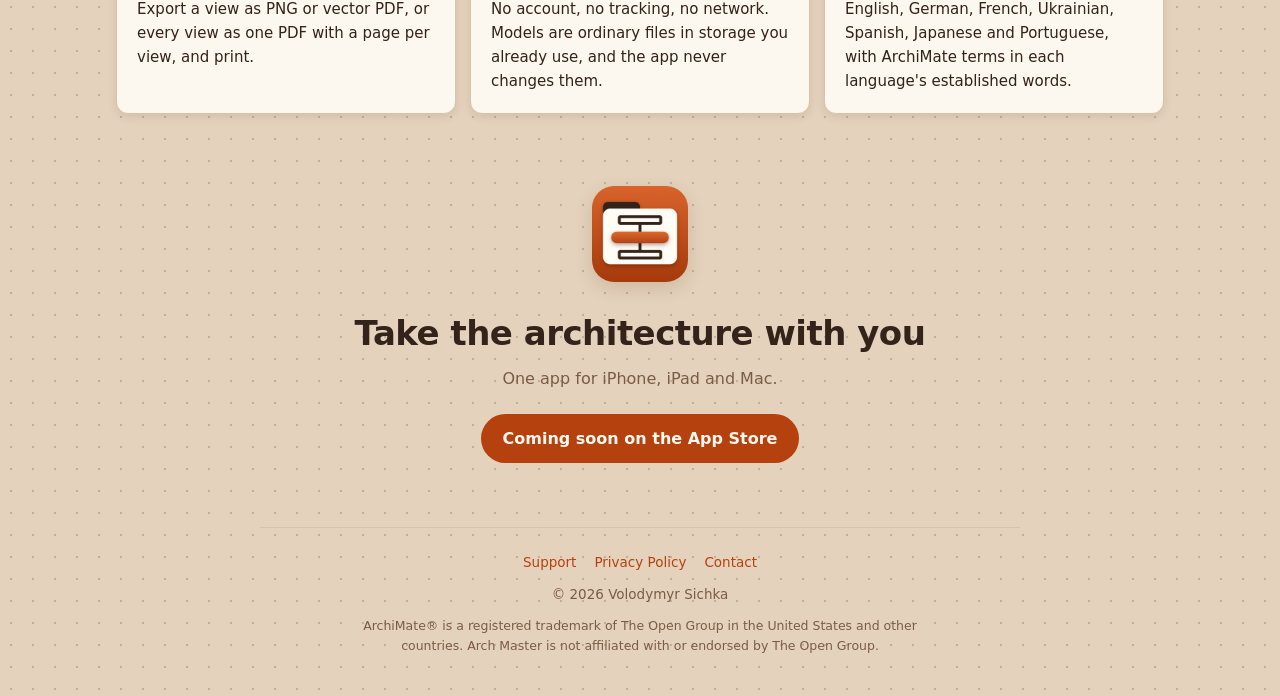
==== commit 58af617a: "Use The Open Group's trademark wording" ====
--- a/marketing.html
+++ b/marketing.html
@@ -197,7 +197,7 @@
               <rect x="19" y="10" width="9" height="8" rx="0.5" fill="none" class="shape-ink" stroke-width="1.6" />
               <path d="M17.5 12 H21 M17.5 16 H21" class="shape-ink" stroke-width="1.6" />
             </svg>
-            <h3>ArchiMate 3.1 and 3.2</h3>
+            <h3>ArchiMate 3.1 and 3.2 models</h3>
             <p>Every element and relationship, junctions, specializations, documentation and
               properties, as the file describes them.</p>
           </div>
@@ -264,8 +264,8 @@
       <a href="mailto:volodymyr.sichka@gmail.com">Contact</a>
     </nav>
     <p>© 2026 Volodymyr Sichka</p>
-    <p class="legal">ArchiMate® is a registered trademark of The Open Group. Arch Master is not
-      affiliated with or endorsed by The Open Group.</p>
+    <p class="legal">ArchiMate® is a registered trademark of The Open Group in the United States and
+      other countries. Arch Master is not affiliated with or endorsed by The Open Group.</p>
   </footer>
 </body>
 
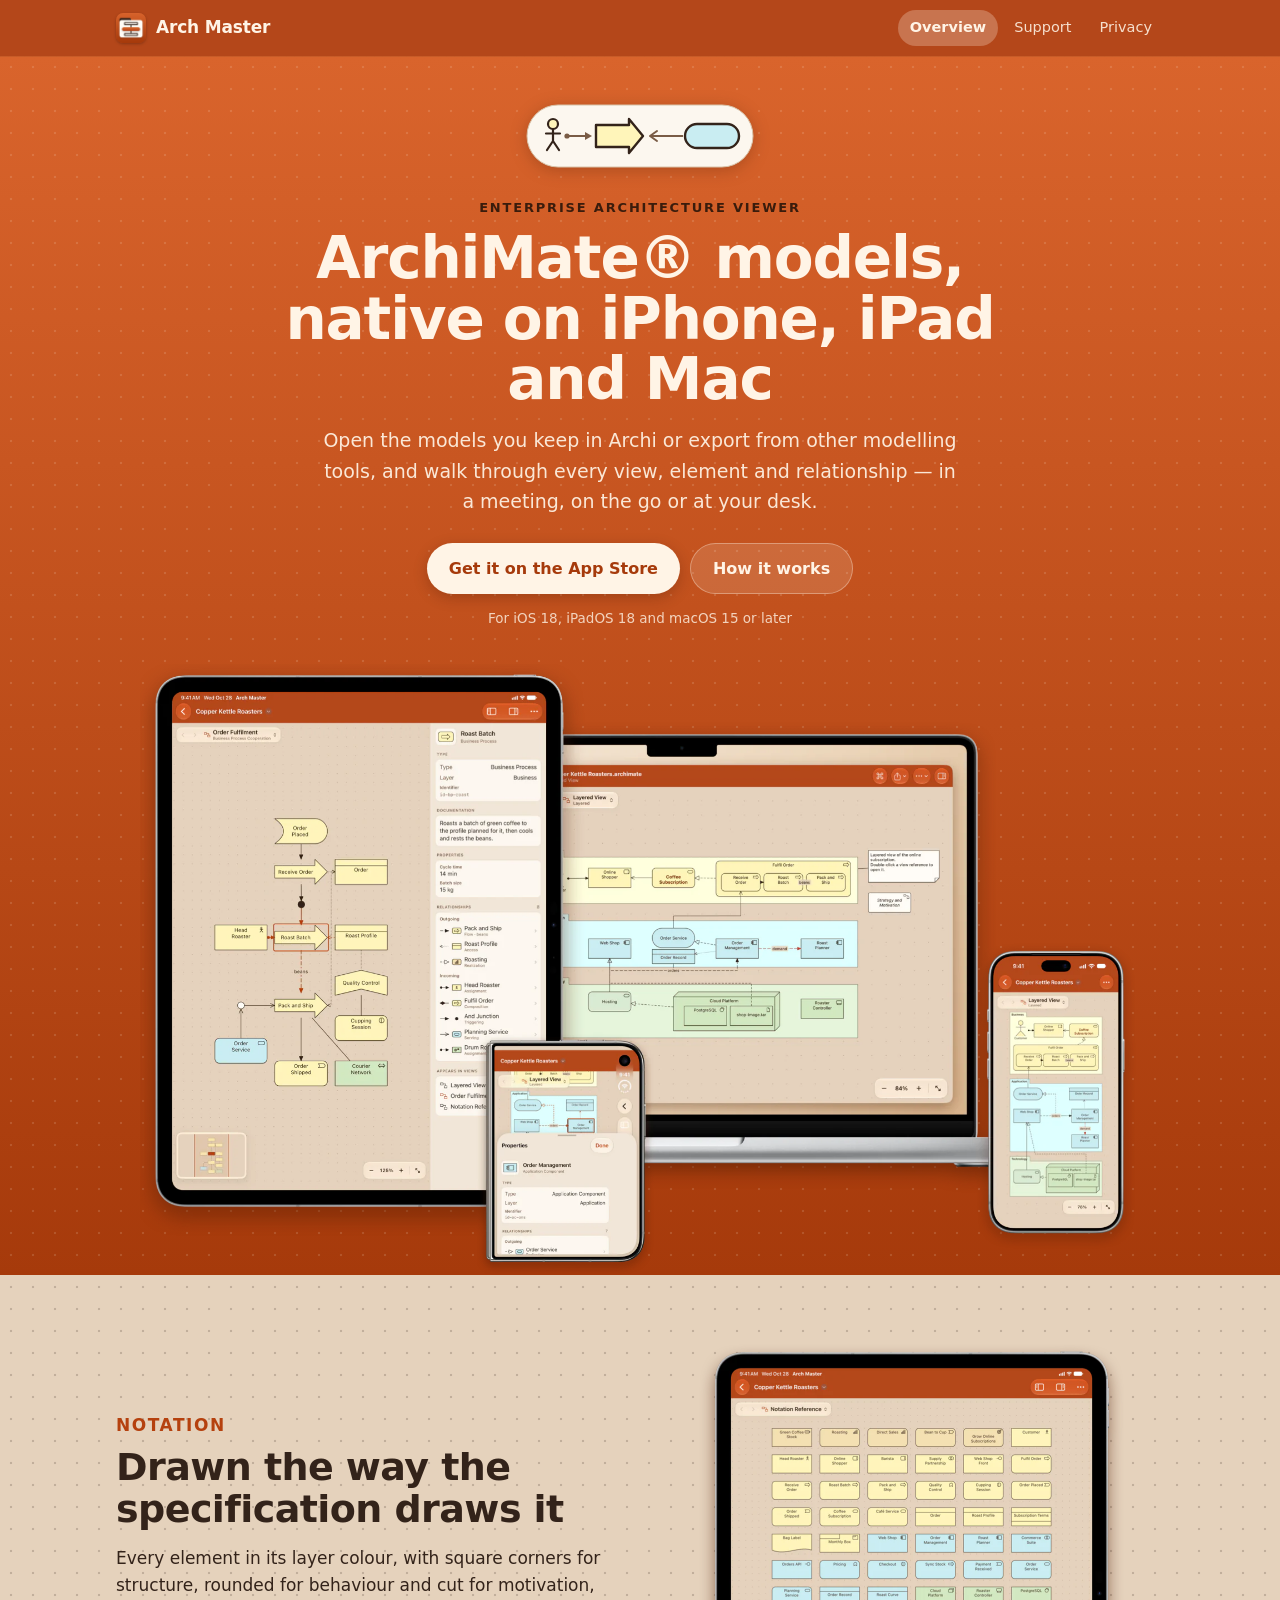
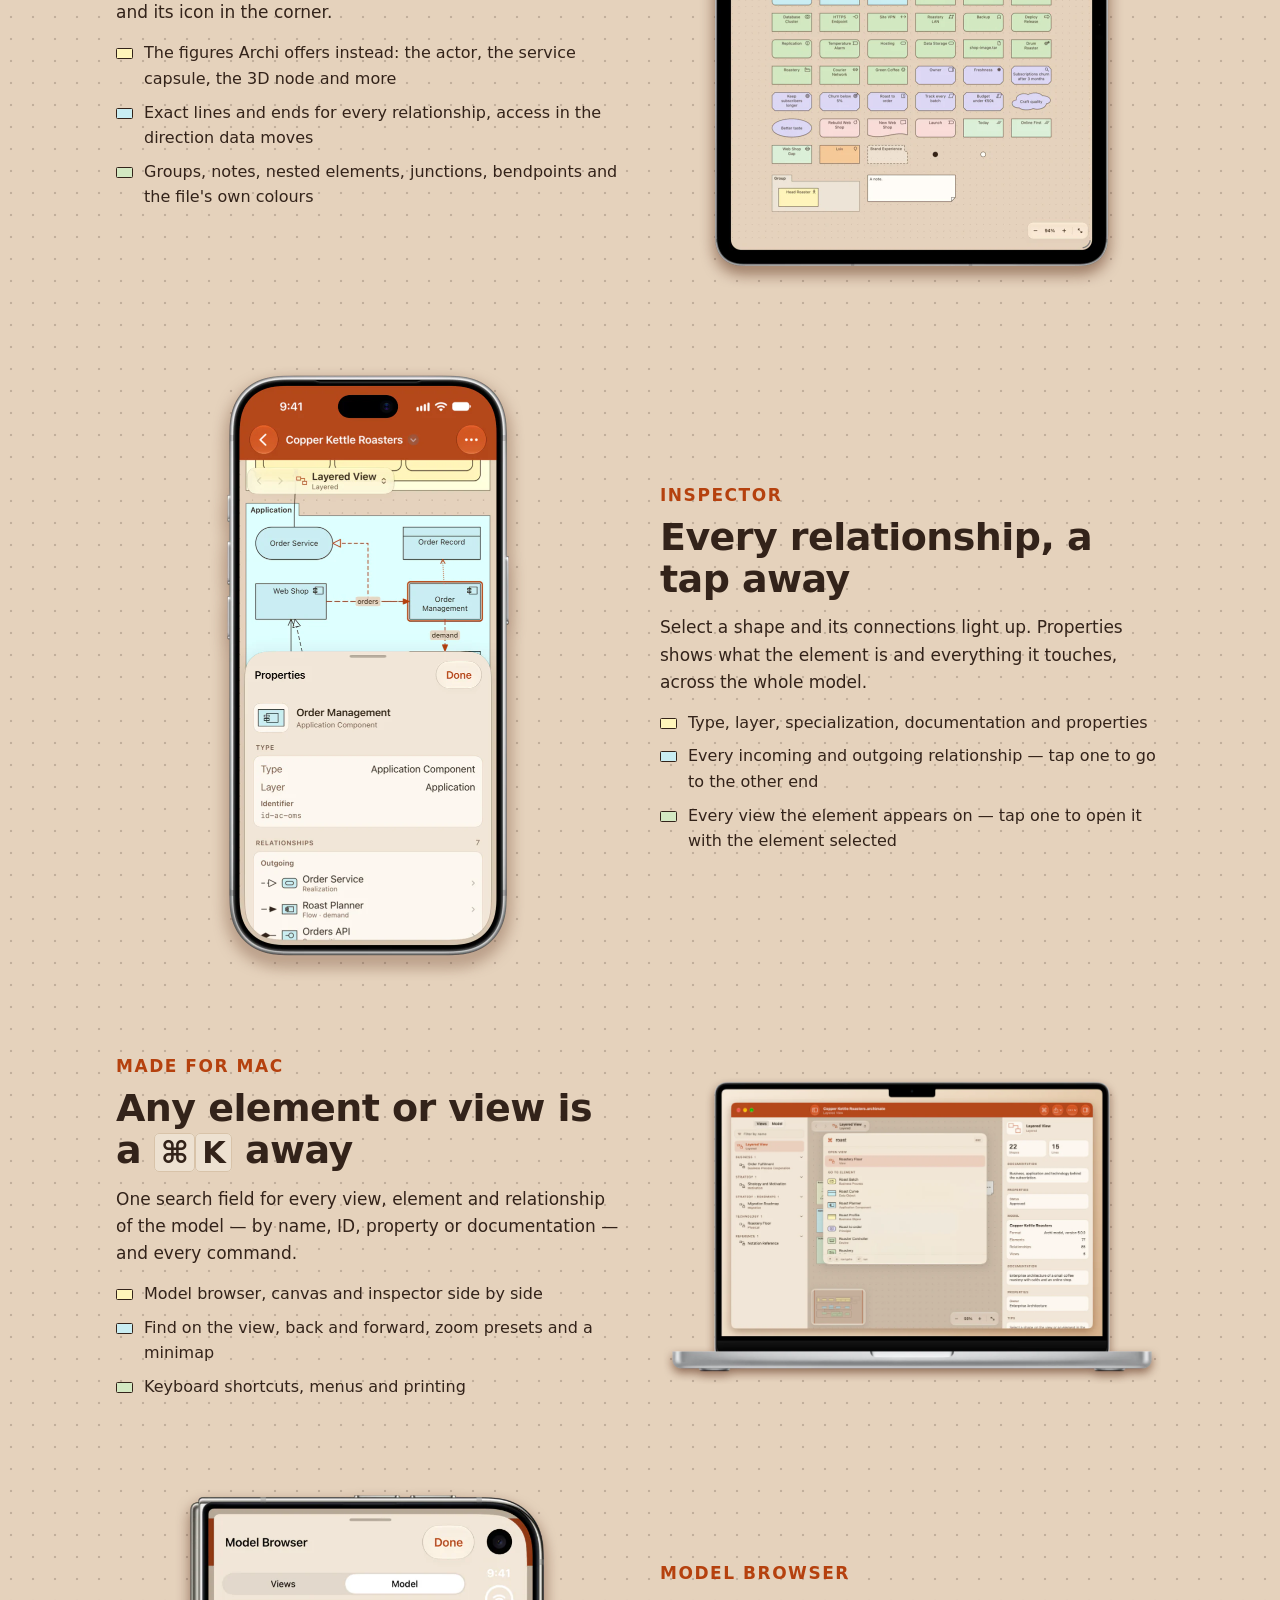
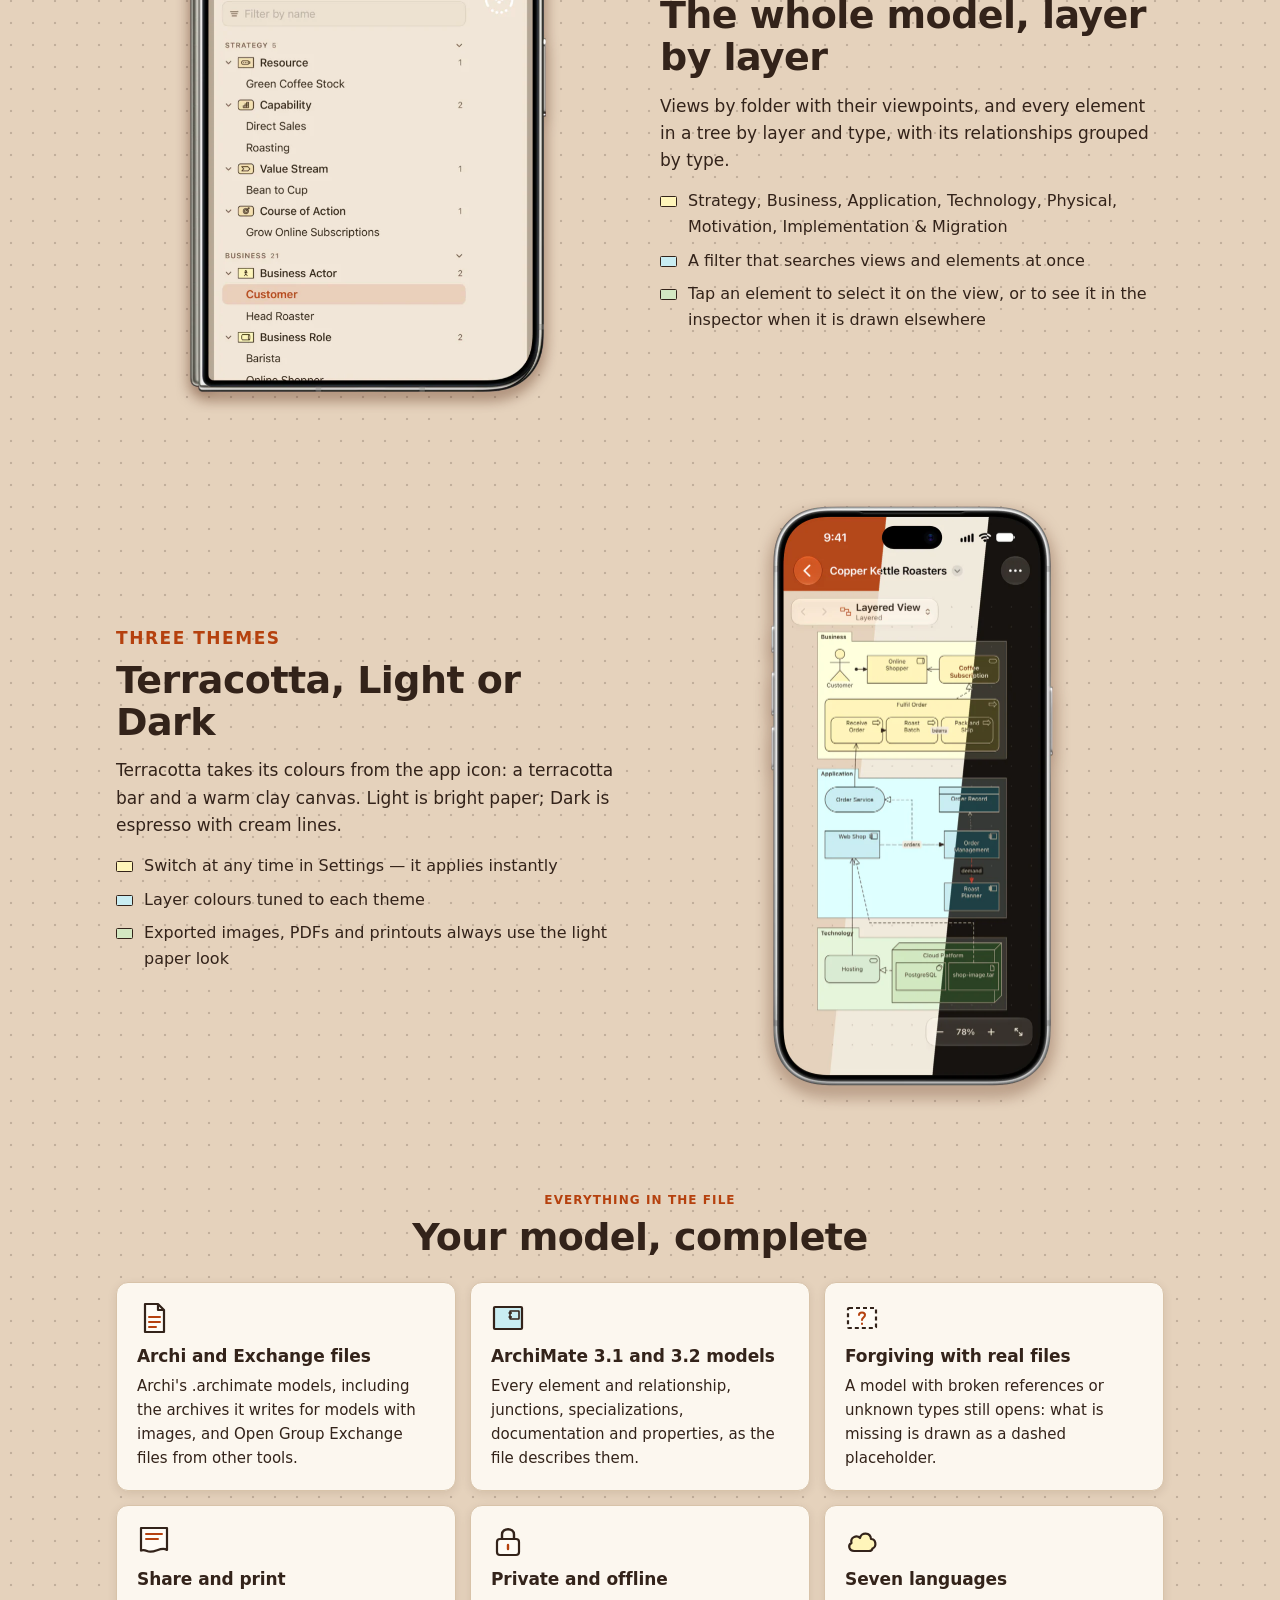
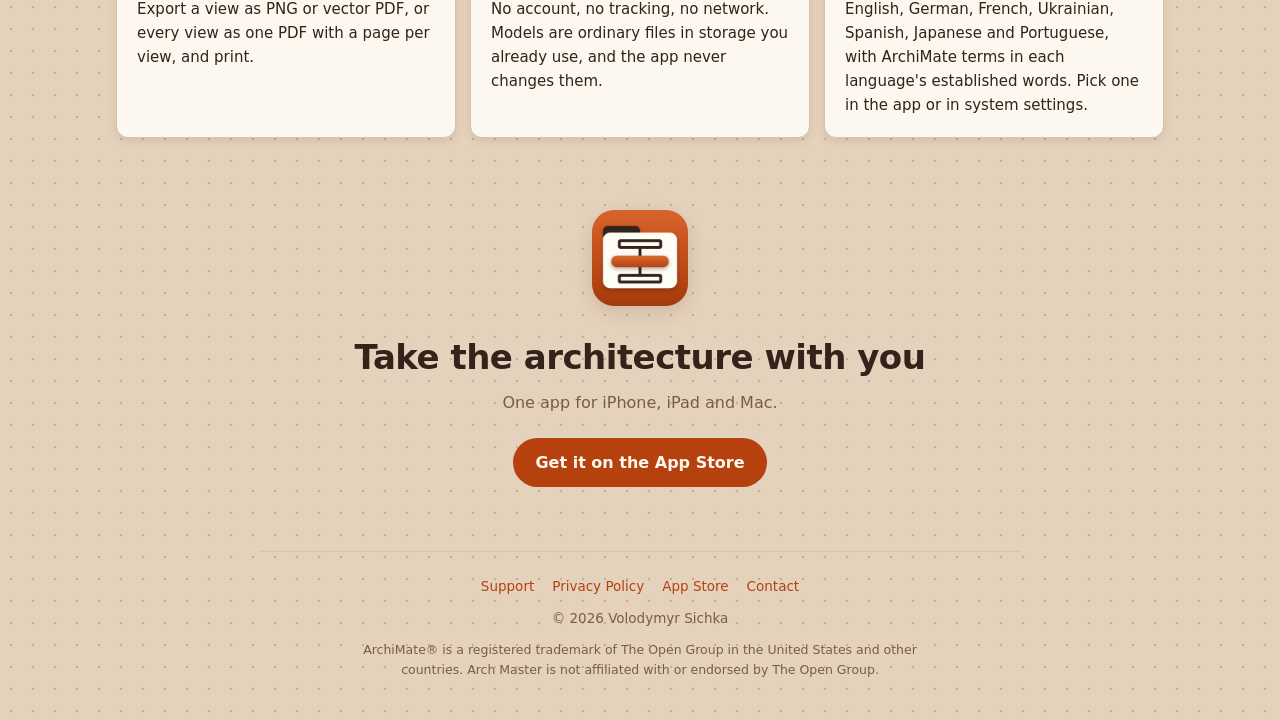
==== commit 52d8488b: "Link the App Store, cover the 1.1 language setting and rating request, add a full favicon set" ====
--- a/marketing.html
+++ b/marketing.html
@@ -15,8 +15,12 @@
     content="A native viewer for ArchiMate models. Every view drawn to the spec, every relationship a tap away." />
   <meta property="og:image" content="https://vybgss.github.io/arch-master-docs/assets/og-image.jpg" />
   <meta name="twitter:card" content="summary_large_image" />
-  <link rel="icon" type="image/png" href="assets/favicon.png" />
-  <link rel="apple-touch-icon" href="assets/apple-touch-icon.png" />
+  <meta name="apple-itunes-app" content="app-id=6828023775" />
+  <link rel="icon" href="assets/favicon.ico" sizes="16x16 32x32 48x48" />
+  <link rel="icon" type="image/png" sizes="64x64" href="assets/favicon.png" media="(prefers-color-scheme: light)" />
+  <link rel="icon" type="image/png" sizes="64x64" href="assets/favicon-dark.png" media="(prefers-color-scheme: dark)" />
+  <link rel="apple-touch-icon" sizes="180x180" href="assets/apple-touch-icon.png" />
+  <link rel="manifest" href="site.webmanifest" />
   <link rel="stylesheet" href="assets/site.css" />
 </head>
 
@@ -62,8 +66,7 @@
           desk.
         </p>
         <div class="actions">
-          <!-- Becomes a link to the App Store page once the app is out. -->
-          <span class="button primary">Coming soon on the App Store</span>
+          <a class="button primary" href="https://apps.apple.com/app/id6828023775">Get it on the App Store</a>
           <a class="button ghost" href="support.html">How it works</a>
         </div>
         <p class="requires">For iOS 18, iPadOS 18 and macOS 15 or later</p>
@@ -239,7 +242,8 @@
             </svg>
             <h3>Seven languages</h3>
             <p>English, German, French, Ukrainian, Spanish, Japanese and Portuguese, with
-              ArchiMate terms in each language's established words.</p>
+              ArchiMate terms in each language's established words. Pick one in the app or in
+              system settings.</p>
           </div>
         </div>
       </section>
@@ -251,8 +255,7 @@
         </picture>
         <h2>Take the architecture with you</h2>
         <p>One app for iPhone, iPad and Mac.</p>
-        <!-- Becomes a link to the App Store page once the app is out. -->
-        <span class="button solid">Coming soon on the App Store</span>
+        <a class="button solid" href="https://apps.apple.com/app/id6828023775">Get it on the App Store</a>
       </section>
     </div>
   </main>
@@ -261,6 +264,7 @@
     <nav aria-label="Footer">
       <a href="support.html">Support</a>
       <a href="privacy-policy.html">Privacy Policy</a>
+      <a href="https://apps.apple.com/app/id6828023775">App Store</a>
       <a href="mailto:volodymyr.sichka@gmail.com">Contact</a>
     </nav>
     <p>© 2026 Volodymyr Sichka</p>
--- a/assets/site.css
+++ b/assets/site.css
@@ -95,6 +95,8 @@
 
 html {
   -webkit-text-size-adjust: 100%;
+  /* Anchors from the contents list land below the sticky bar, not under it. */
+  scroll-padding-top: 76px;
 }
 
 body {
